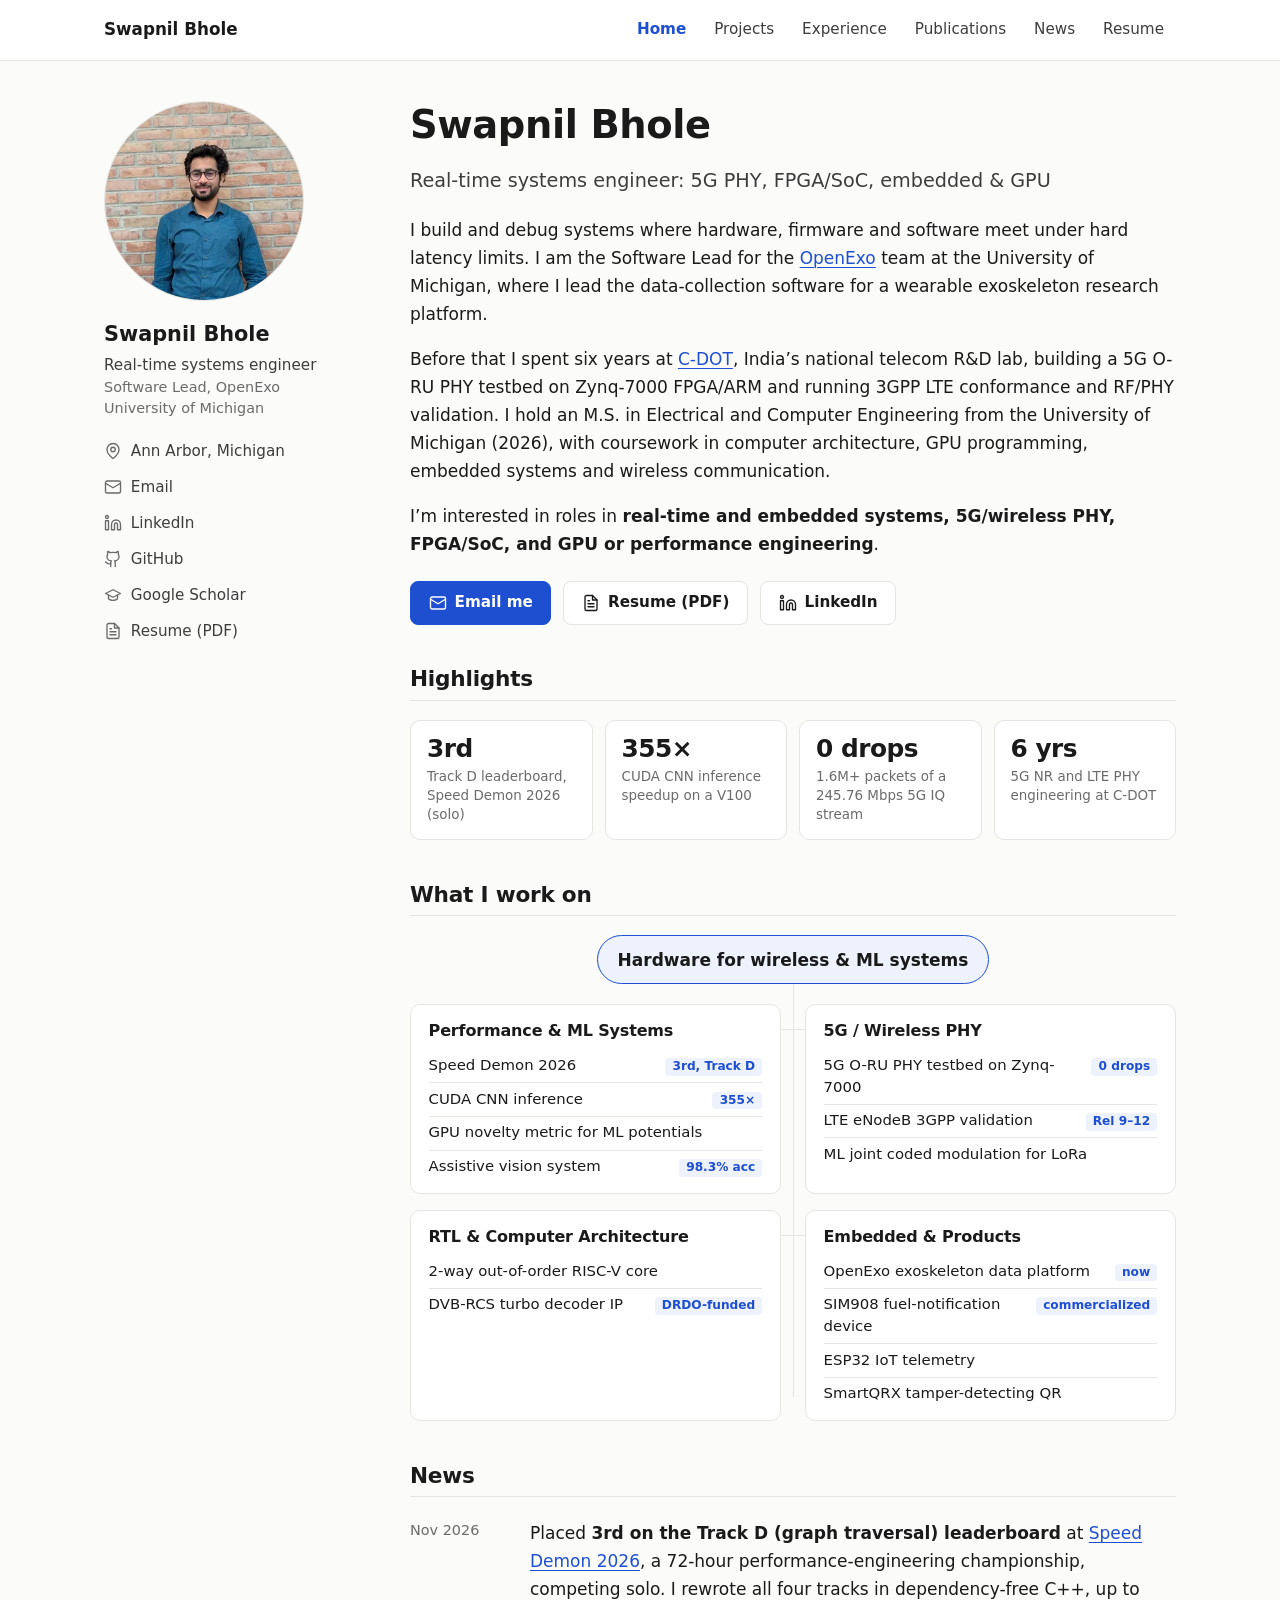
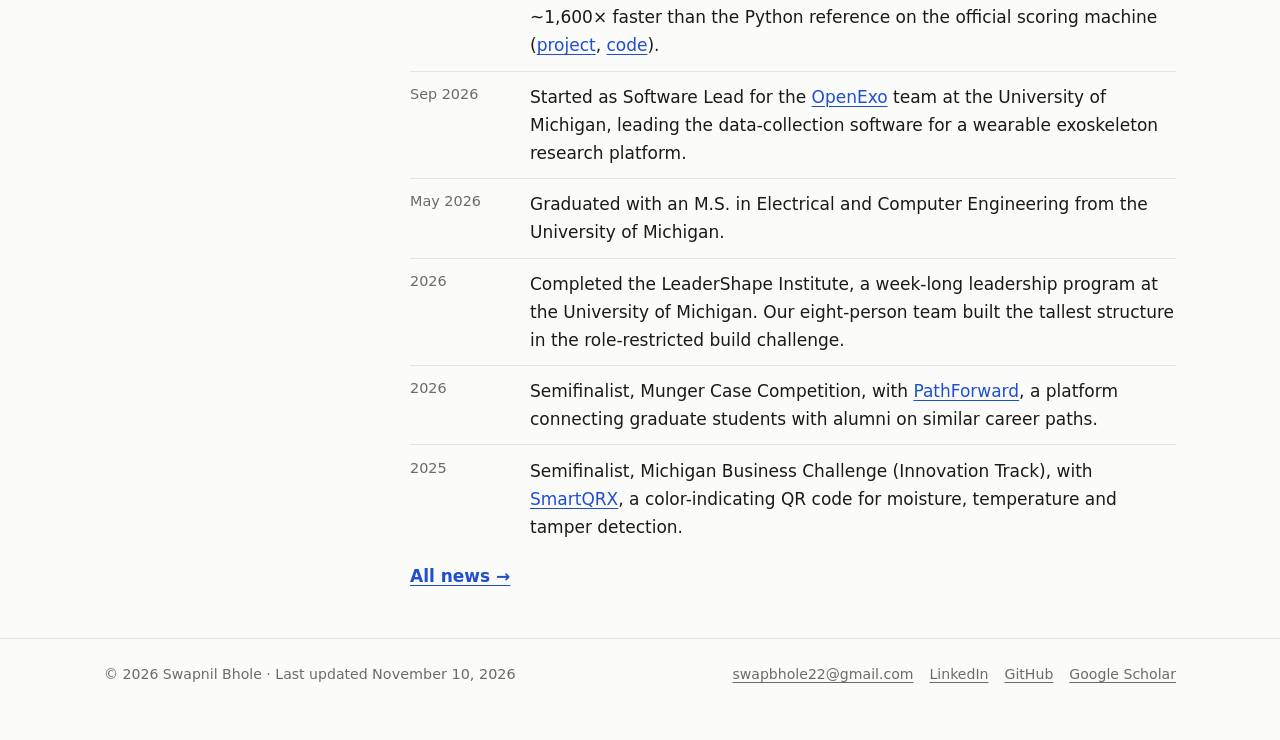
==== index.html @ e59079c0 "Rebuild site as static HTML for search indexing Replace the client-side React/Babel app, whose serve" ====
<!doctype html>
<html lang="en">
<head>
  <meta charset="utf-8">
  <meta name="viewport" content="width=device-width, initial-scale=1">
  <title>Swapnil Bhole: Real-Time Systems Engineer (5G PHY, FPGA, GPU)</title>
  <meta name="description" content="Swapnil Bhole, real-time systems engineer: 6 years of 5G/LTE PHY on FPGA and ARM at C-DOT, GPU performance work, M.S. ECE from the University of Michigan.">
  <meta name="author" content="Swapnil Bhole">
  <link rel="canonical" href="https://swapnilb222.github.io/">
  <meta property="og:type" content="profile">
  <meta property="og:site_name" content="Swapnil Bhole">
  <meta property="og:title" content="Swapnil Bhole: Real-Time Systems Engineer (5G PHY, FPGA, GPU)">
  <meta property="og:description" content="Swapnil Bhole, real-time systems engineer: 6 years of 5G/LTE PHY on FPGA and ARM at C-DOT, GPU performance work, M.S. ECE from the University of Michigan.">
  <meta property="og:url" content="https://swapnilb222.github.io/">
  <meta property="og:image" content="https://swapnilb222.github.io/assets/img/og.jpg">
  <meta property="og:image:width" content="1200">
  <meta property="og:image:height" content="630">
  <meta property="og:image:alt" content="Swapnil Bhole, real-time systems engineer">
  <meta name="twitter:card" content="summary_large_image">
  <meta name="theme-color" content="#fbfbfa" media="(prefers-color-scheme: light)">
  <meta name="theme-color" content="#121315" media="(prefers-color-scheme: dark)">
  <link rel="icon" type="image/png" sizes="32x32" href="assets/img/favicon-32.png">
  <link rel="apple-touch-icon" href="assets/img/apple-touch-icon.png">
  <link rel="stylesheet" href="assets/css/site.css">
  <script type="application/ld+json">
{
  "@context": "https://schema.org",
  "@type": "Person",
  "name": "Swapnil Bhole",
  "url": "https://swapnilb222.github.io/",
  "image": "https://swapnilb222.github.io/assets/img/swapnil-bhole-640.jpg",
  "jobTitle": "Software Lead, OpenExo",
  "description": "Real-time systems engineer working on 5G PHY, FPGA/SoC, embedded systems and GPU performance.",
  "worksFor": {
    "@type": "CollegeOrUniversity",
    "name": "University of Michigan",
    "url": "https://umich.edu"
  },
  "alumniOf": [
    {
      "@type": "CollegeOrUniversity",
      "name": "University of Michigan"
    },
    {
      "@type": "CollegeOrUniversity",
      "name": "Visvesvaraya National Institute of Technology, Nagpur"
    },
    {
      "@type": "Organization",
      "name": "Centre for Development of Telematics (C-DOT)"
    }
  ],
  "homeLocation": {
    "@type": "Place",
    "name": "Ann Arbor, Michigan"
  },
  "knowsAbout": [
    "5G NR",
    "LTE",
    "PHY layer",
    "FPGA",
    "SoC",
    "Embedded systems",
    "RTL design",
    "SystemVerilog",
    "CUDA",
    "GPU programming",
    "Performance engineering",
    "C++",
    "Real-time systems"
  ],
  "sameAs": [
    "https://www.linkedin.com/in/swapnilbhole22/",
    "https://github.com/swapnilb222",
    "https://scholar.google.com/citations?user=9-59zuwAAAAJ&hl=en"
  ]
}
  </script>
</head>
<body>
  <a class="skip" href="#content">Skip to content</a>
  <header class="topbar">
    <div class="wrap">
      <a class="brand" href="./">Swapnil Bhole</a>
      <nav aria-label="Main">
        <ul class="nav">
        <li><a href="./" aria-current="page">Home</a></li>
        <li><a href="projects.html">Projects</a></li>
        <li><a href="experience.html">Experience</a></li>
        <li><a href="publications.html">Publications</a></li>
        <li><a href="news.html">News</a></li>
        <li><a href="assets/Swapnil_Bhole_Resume.pdf">Resume</a></li>
        </ul>
      </nav>
    </div>
  </header>

  <div class="wrap layout">
    <aside class="profile" aria-label="About Swapnil Bhole">
      <picture>
        <source srcset="assets/img/swapnil-bhole-320.webp 320w, assets/img/swapnil-bhole-640.webp 640w" sizes="(max-width: 860px) 96px, 200px" type="image/webp">
        <img src="assets/img/swapnil-bhole-320.jpg" srcset="assets/img/swapnil-bhole-320.jpg 320w, assets/img/swapnil-bhole-640.jpg 640w" sizes="(max-width: 860px) 96px, 200px" width="320" height="320" alt="Swapnil Bhole">
      </picture>
      <div>
        <p class="name">Swapnil Bhole</p>
        <p class="role">Real-time systems engineer</p>
        <p class="org">Software Lead, OpenExo<br>University of Michigan</p>
      </div>
      <ul class="links">
        <li class="loc"><svg class="icon" viewBox="0 0 24 24" aria-hidden="true"><path d="M20 10c0 6-8 12-8 12S4 16 4 10a8 8 0 0 1 16 0Z"/><circle cx="12" cy="10" r="3"/></svg>Ann Arbor, Michigan</li>
        <li><svg class="icon" viewBox="0 0 24 24" aria-hidden="true"><rect x="2" y="4" width="20" height="16" rx="2"/><path d="m22 7-10 6L2 7"/></svg><a href="mailto:swapbhole22@gmail.com">Email</a></li>
        <li><svg class="icon" viewBox="0 0 24 24" aria-hidden="true"><path d="M16 8a6 6 0 0 1 6 6v7h-4v-7a2 2 0 0 0-4 0v7h-4v-7a6 6 0 0 1 6-6z"/><rect x="2" y="9" width="4" height="12"/><circle cx="4" cy="4" r="2"/></svg><a href="https://www.linkedin.com/in/swapnilbhole22/" rel="me">LinkedIn</a></li>
        <li><svg class="icon" viewBox="0 0 24 24" aria-hidden="true"><path d="M15 22v-4a4.8 4.8 0 0 0-1-3.5c3 0 6-2 6-5.5.08-1.25-.27-2.48-1-3.5.28-1.15.28-2.35 0-3.5 0 0-1 0-3 1.5-2.64-.5-5.36-.5-8 0C6 2 5 2 5 2c-.3 1.15-.3 2.35 0 3.5A5.4 5.4 0 0 0 4 9c0 3.5 3 5.5 6 5.5-.39.49-.68 1.05-.85 1.65-.17.6-.22 1.23-.15 1.85v4"/><path d="M9 18c-4.51 2-5-2-7-2"/></svg><a href="https://github.com/swapnilb222" rel="me">GitHub</a></li>
        <li><svg class="icon" viewBox="0 0 24 24" aria-hidden="true"><path d="M22 10 12 5 2 10l10 5 10-5z"/><path d="M6 12v5c3 3 9 3 12 0v-5"/></svg><a href="https://scholar.google.com/citations?user=9-59zuwAAAAJ&amp;hl=en" rel="me">Google Scholar</a></li>
        <li><svg class="icon" viewBox="0 0 24 24" aria-hidden="true"><path d="M14 2H6a2 2 0 0 0-2 2v16a2 2 0 0 0 2 2h12a2 2 0 0 0 2-2V8z"/><path d="M14 2v6h6M16 13H8M16 17H8M10 9H8"/></svg><a href="assets/Swapnil_Bhole_Resume.pdf">Resume (PDF)</a></li>
      </ul>
    </aside>

    <main id="content">
      <h1>Swapnil Bhole</h1>
      <p class="lede">Real-time systems engineer: 5G PHY, FPGA/SoC, embedded &amp; GPU</p>

      <p>I build and debug systems where hardware, firmware and software meet under hard latency limits.
      I am the Software Lead for the <a href="projects.html#openexo">OpenExo</a> team at the University of Michigan,
      where I lead the data-collection software for a wearable exoskeleton research platform.</p>
      <p>Before that I spent six years at <a href="experience.html#cdot-senior">C-DOT</a>, India&rsquo;s national telecom R&amp;D lab,
      building a 5G O-RU PHY testbed on Zynq-7000 FPGA/ARM and running 3GPP LTE conformance and RF/PHY validation.
      I hold an M.S. in Electrical and Computer Engineering from the University of Michigan (2026), with coursework in
      computer architecture, GPU programming, embedded systems and wireless communication.</p>
      <p>I&rsquo;m interested in roles in <strong>real-time and embedded systems, 5G/wireless PHY, FPGA/SoC, and GPU or
      performance engineering</strong>.</p>

      <div class="cta">
        <a class="btn primary" href="mailto:swapbhole22@gmail.com"><svg class="icon" viewBox="0 0 24 24" aria-hidden="true"><rect x="2" y="4" width="20" height="16" rx="2"/><path d="m22 7-10 6L2 7"/></svg>Email me</a>
        <a class="btn" href="assets/Swapnil_Bhole_Resume.pdf"><svg class="icon" viewBox="0 0 24 24" aria-hidden="true"><path d="M14 2H6a2 2 0 0 0-2 2v16a2 2 0 0 0 2 2h12a2 2 0 0 0 2-2V8z"/><path d="M14 2v6h6M16 13H8M16 17H8M10 9H8"/></svg>Resume (PDF)</a>
        <a class="btn" href="https://www.linkedin.com/in/swapnilbhole22/"><svg class="icon" viewBox="0 0 24 24" aria-hidden="true"><path d="M16 8a6 6 0 0 1 6 6v7h-4v-7a2 2 0 0 0-4 0v7h-4v-7a6 6 0 0 1 6-6z"/><rect x="2" y="9" width="4" height="12"/><circle cx="4" cy="4" r="2"/></svg>LinkedIn</a>
      </div>

      <h2>Highlights</h2>
      <ul class="stats">
        <li><b>3rd</b><span>Track D leaderboard, Speed Demon 2026 (solo)</span></li>
        <li><b>355&times;</b><span>CUDA CNN inference speedup on a V100</span></li>
        <li><b>0 drops</b><span>1.6M+ packets of a 245.76&nbsp;Mbps 5G IQ stream</span></li>
        <li><b>6 yrs</b><span>5G NR and LTE PHY engineering at C-DOT</span></li>
      </ul>

      <h2>What I work on</h2>
      <div class="tree">
        <p class="tree-root">Hardware for wireless &amp; ML systems</p>
        <ul class="tree-branches">
          <li class="branch">
            <h3>Performance &amp; ML Systems</h3>
            <ul>
              <li><a href="projects.html#speed-demon">Speed Demon 2026</a> <span class="tag">3rd, Track D</span></li>
              <li><a href="projects.html#cuda-cnn">CUDA CNN inference</a> <span class="tag">355&times;</span></li>
              <li><a href="projects.html#gpu-novelty">GPU novelty metric for ML potentials</a></li>
              <li><a href="projects.html#assistive-vision">Assistive vision system</a> <span class="tag">98.3% acc</span></li>
            </ul>
          </li>
          <li class="branch">
            <h3>5G / Wireless PHY</h3>
            <ul>
              <li><a href="projects.html#oran-5g">5G O-RU PHY testbed on Zynq-7000</a> <span class="tag">0 drops</span></li>
              <li><a href="projects.html#lte-validation">LTE eNodeB 3GPP validation</a> <span class="tag">Rel 9&ndash;12</span></li>
              <li><a href="projects.html#lora-jcm">ML joint coded modulation for LoRa</a></li>
            </ul>
          </li>
          <li class="branch">
            <h3>RTL &amp; Computer Architecture</h3>
            <ul>
              <li><a href="projects.html#riscv-ooo">2-way out-of-order RISC-V core</a></li>
              <li><a href="projects.html#turbo-decoder">DVB-RCS turbo decoder IP</a> <span class="tag">DRDO-funded</span></li>
            </ul>
          </li>
          <li class="branch">
            <h3>Embedded &amp; Products</h3>
            <ul>
              <li><a href="projects.html#openexo">OpenExo exoskeleton data platform</a> <span class="tag">now</span></li>
              <li><a href="projects.html#fuel-device">SIM908 fuel-notification device</a> <span class="tag">commercialized</span></li>
              <li><a href="projects.html#esp32-iot">ESP32 IoT telemetry</a></li>
              <li><a href="projects.html#smartqrx">SmartQRX tamper-detecting QR</a></li>
            </ul>
          </li>
        </ul>
      </div>

      <h2>News</h2>
      <ul class="news">
        <li><time datetime="2026-11">Nov 2026</time><div>Placed <strong>3rd on the Track D (graph traversal) leaderboard</strong> at <a href="https://speeddemon.dev">Speed Demon 2026</a>, a 72-hour performance-engineering championship, competing solo. I rewrote all four tracks in dependency-free C++, up to ~1,600&times; faster than the Python reference on the official scoring machine (<a href="projects.html#speed-demon">project</a>, <a href="https://github.com/swapnilb222/sweet-dreams-demon-sub">code</a>).</div></li>
        <li><time datetime="2026-09">Sep 2026</time><div>Started as Software Lead for the <a href="projects.html#openexo">OpenExo</a> team at the University of Michigan, leading the data-collection software for a wearable exoskeleton research platform.</div></li>
        <li><time datetime="2026-05">May 2026</time><div>Graduated with an M.S. in Electrical and Computer Engineering from the University of Michigan.</div></li>
        <li><time datetime="2026">2026</time><div>Completed the LeaderShape Institute, a week-long leadership program at the University of Michigan. Our eight-person team built the tallest structure in the role-restricted build challenge.</div></li>
        <li><time datetime="2026">2026</time><div>Semifinalist, Munger Case Competition, with <a href="projects.html#pathforward">PathForward</a>, a platform connecting graduate students with alumni on similar career paths.</div></li>
        <li><time datetime="2025">2025</time><div>Semifinalist, Michigan Business Challenge (Innovation Track), with <a href="projects.html#smartqrx">SmartQRX</a>, a color-indicating QR code for moisture, temperature and tamper detection.</div></li>
      </ul>
      <a class="more" href="news.html">All news &rarr;</a>
    </main>
  </div>

  <footer class="site-footer">
    <div class="wrap">
      <p>&copy; 2026 Swapnil Bhole &middot; Last updated <time datetime="2026-11-10">November 10, 2026</time></p>
      <ul>
        <li><a href="mailto:swapbhole22@gmail.com">swapbhole22@gmail.com</a></li>
        <li><a href="https://www.linkedin.com/in/swapnilbhole22/">LinkedIn</a></li>
        <li><a href="https://github.com/swapnilb222">GitHub</a></li>
        <li><a href="https://scholar.google.com/citations?user=9-59zuwAAAAJ&amp;hl=en">Google Scholar</a></li>
      </ul>
    </div>
  </footer>
</body>
</html>
---- assets/css/site.css ----
/* swapnilb222.github.io: one stylesheet, light by default, dark via prefers-color-scheme. */

:root {
  --bg: #fbfbfa;
  --surface: #ffffff;
  --text: #1a1a1a;
  --text-2: #3d3d3d;
  --muted: #6b6b6b;
  --line: #e6e5e1;
  --accent: #1f4fd1;
  --accent-soft: #eef2fd;
  --radius: 10px;
  --sans: system-ui, -apple-system, "Segoe UI", Roboto, "Helvetica Neue", Arial, sans-serif;
  --mono: ui-monospace, "Cascadia Code", "SF Mono", Consolas, monospace;
  color-scheme: light dark;
}

@media (prefers-color-scheme: dark) {
  :root {
    --bg: #121315;
    --surface: #1a1b1e;
    --text: #ececea;
    --text-2: #c9c9c6;
    --muted: #9a9a96;
    --line: #2c2d31;
    --accent: #8fb0ff;
    --accent-soft: #1d2540;
  }
}

*, *::before, *::after { box-sizing: border-box; }
html { -webkit-text-size-adjust: 100%; }
body {
  margin: 0;
  background: var(--bg);
  color: var(--text);
  font: 17px/1.65 var(--sans);
  -webkit-font-smoothing: antialiased;
}
img { max-width: 100%; height: auto; display: block; }
a { color: var(--accent); text-decoration-thickness: 1px; text-underline-offset: 3px; }
a:hover { text-decoration-thickness: 2px; }
:focus-visible { outline: 2px solid var(--accent); outline-offset: 3px; border-radius: 4px; }
h1, h2, h3 { line-height: 1.25; margin: 0 0 .5em; letter-spacing: -0.01em; }
h1 { font-size: 2.4rem; font-weight: 700; }
h2 { font-size: 1.35rem; font-weight: 650; margin-top: 2.6rem; padding-bottom: .4rem; border-bottom: 1px solid var(--line); }
h3 { font-size: 1.08rem; font-weight: 650; }
p { margin: 0 0 1em; }
ul { padding-left: 1.2em; }
time, .meta { color: var(--muted); font-size: .9rem; font-variant-numeric: tabular-nums; }

.skip { position: absolute; left: -9999px; top: 0; background: var(--accent); color: #fff; padding: .6rem 1rem; z-index: 10; }
.skip:focus { left: 1rem; top: 1rem; }

/* ---------- top bar ---------- */
.topbar { border-bottom: 1px solid var(--line); background: var(--surface); }
.topbar .wrap { display: flex; align-items: center; justify-content: space-between; gap: 1rem; flex-wrap: wrap; min-height: 60px; }
.brand { font-weight: 700; color: var(--text); text-decoration: none; font-size: 1.05rem; }
.nav { display: flex; gap: .25rem; flex-wrap: wrap; margin: 0; padding: 0; list-style: none; }
.nav a {
  display: inline-flex; align-items: center; min-height: 44px; padding: 0 .75rem;
  color: var(--text-2); text-decoration: none; border-radius: 8px; font-size: .95rem;
}
.nav a:hover { background: var(--accent-soft); color: var(--text); }
.nav a[aria-current="page"] { color: var(--accent); font-weight: 600; }

.wrap { max-width: 1120px; margin: 0 auto; padding: 0 1.5rem; }

/* ---------- layout ---------- */
.layout { display: grid; grid-template-columns: 250px minmax(0, 1fr); gap: 3.5rem; padding-top: 2.5rem; padding-bottom: 3rem; }
main { max-width: 72ch; }

/* ---------- sidebar ---------- */
.profile { position: sticky; top: 1.5rem; align-self: start; }
.profile picture img { width: 200px; height: 200px; border-radius: 50%; object-fit: cover; border: 1px solid var(--line); }
.profile .name { font-size: 1.3rem; font-weight: 700; margin: 1rem 0 .15rem; }
.profile .role { color: var(--text-2); margin: 0 0 .1rem; line-height: 1.45; font-size: .95rem; }
.profile .org { color: var(--muted); font-size: .9rem; line-height: 1.45; margin-bottom: .9rem; }
.links { list-style: none; padding: 0; margin: 0; font-size: .95rem; }
.links li { display: flex; align-items: center; gap: .55rem; min-height: 36px; color: var(--text-2); }
.links a { color: var(--text-2); text-decoration: none; }
.links a:hover { color: var(--accent); text-decoration: underline; }
.icon { width: 18px; height: 18px; flex: none; fill: none; stroke: currentColor; stroke-width: 1.8; stroke-linecap: round; stroke-linejoin: round; color: var(--muted); }

/* ---------- home ---------- */
.lede { font-size: 1.2rem; color: var(--text-2); margin-top: -.2rem; }
.cta { display: flex; flex-wrap: wrap; gap: .75rem; margin: 1.4rem 0 .5rem; }
.btn {
  display: inline-flex; align-items: center; gap: .5rem; min-height: 44px; padding: 0 1.1rem;
  border-radius: 8px; border: 1px solid var(--line); background: var(--surface);
  color: var(--text); text-decoration: none; font-weight: 600; font-size: .95rem;
}
.btn:hover { border-color: var(--accent); color: var(--accent); }
.btn.primary { background: var(--accent); border-color: var(--accent); color: #fff; }
.btn.primary:hover { filter: brightness(1.08); color: #fff; }
@media (prefers-color-scheme: dark) { .btn.primary, .btn.primary:hover { color: #0e1530; } }
.btn .icon { color: currentColor; }

.stats { display: grid; grid-template-columns: repeat(4, 1fr); gap: .75rem; margin: 1.2rem 0 0; padding: 0; list-style: none; }
.stats li { border: 1px solid var(--line); background: var(--surface); border-radius: var(--radius); padding: .9rem 1rem; }
.stats b { display: block; font-size: 1.55rem; line-height: 1.1; letter-spacing: -0.02em; font-variant-numeric: tabular-nums; }
.stats span { display: block; color: var(--muted); font-size: .84rem; line-height: 1.4; margin-top: .35rem; }

/* focus-area tree */
.tree { margin-top: 1.2rem; }
.tree-root {
  width: fit-content; margin: 0 auto; padding: .6rem 1.2rem; border: 1px solid var(--accent);
  border-radius: 999px; background: var(--accent-soft); font-weight: 650; text-align: center;
}
.tree-branches { position: relative; display: grid; grid-template-columns: repeat(2, 1fr); gap: 1rem 1.5rem; margin-top: 1.25rem; padding: 0; list-style: none; }
.tree-branches::before { content: ""; position: absolute; left: 50%; top: -1.25rem; bottom: 1.5rem; border-left: 1px solid var(--line); }
.branch { position: relative; border: 1px solid var(--line); border-radius: var(--radius); background: var(--surface); padding: 1rem 1.1rem .6rem; }
.branch::before { content: ""; position: absolute; top: 1.5rem; width: .75rem; border-top: 1px solid var(--line); }
.branch:nth-child(odd)::before { right: calc(-.75rem - 1px); }
.branch:nth-child(even)::before { left: calc(-.75rem - 1px); }
.branch h3 { font-size: 1rem; margin-bottom: .5rem; }
.branch ul { list-style: none; padding: 0; margin: 0; }
.branch li { display: flex; justify-content: space-between; align-items: baseline; gap: .6rem; padding: .35rem 0; border-top: 1px solid var(--line); font-size: .93rem; line-height: 1.45; }
.branch li:first-child { border-top: 0; }
.branch li a { color: var(--text); text-decoration: none; }
.branch li a:hover { color: var(--accent); text-decoration: underline; }
.tag { flex: none; display: inline-block; padding: 0 .45rem; border-radius: 4px; background: var(--accent-soft); color: var(--accent); font-size: .76rem; font-weight: 600; white-space: nowrap; vertical-align: 1px; }

/* news */
.news { list-style: none; padding: 0; margin: 0; }
.news li { display: grid; grid-template-columns: 6.5rem 1fr; gap: 1rem; padding: .7rem 0; border-top: 1px solid var(--line); }
.news li:first-child { border-top: 0; }
.more { display: inline-block; margin-top: .6rem; font-weight: 600; }

/* ---------- projects / experience ---------- */
.project, .job { padding: 1.3rem 0; border-top: 1px solid var(--line); scroll-margin-top: 1rem; }
h2 + .project, h2 + .job { border-top: 0; padding-top: .4rem; }
.project h3, .job h3 { margin-bottom: .15rem; }
.project .meta, .job .meta { margin: 0 0 .6rem; }
.project ul, .job ul { margin: .4rem 0 .6rem; }
.project li, .job li { margin: .25rem 0; }
.figures { display: flex; flex-wrap: wrap; gap: .5rem; margin: .5rem 0 .7rem; padding: 0; list-style: none; }
.figures li { margin: 0; padding: .2rem .6rem; border: 1px solid var(--line); border-radius: 6px; font-size: .86rem; color: var(--text-2); background: var(--surface); }
.figures b { color: var(--text); }
.stack { font-family: var(--mono); font-size: .8rem; color: var(--muted); margin: 0; }
.intro { color: var(--text-2); }

table { width: 100%; border-collapse: collapse; font-size: .9rem; margin: .6rem 0 1rem; display: block; overflow-x: auto; }
th, td { text-align: left; padding: .45rem .6rem; border-bottom: 1px solid var(--line); vertical-align: top; }
th { font-weight: 600; color: var(--muted); font-size: .8rem; text-transform: uppercase; letter-spacing: .04em; }
td.num { font-variant-numeric: tabular-nums; white-space: nowrap; }

.skills { display: grid; grid-template-columns: 11rem 1fr; gap: .4rem 1rem; margin: 0; }
.skills dt { font-weight: 600; }
.skills dd { margin: 0; color: var(--text-2); }

.pubs { padding-left: 1.4em; }
.pubs li { margin: 0 0 1rem; padding-left: .3rem; }
.pubs .venue { color: var(--muted); }

/* ---------- footer ---------- */
.site-footer { border-top: 1px solid var(--line); color: var(--muted); font-size: .88rem; padding: 1.5rem 0 2.5rem; }
.site-footer .wrap { display: flex; flex-wrap: wrap; justify-content: space-between; gap: .8rem; }
.site-footer a { color: var(--muted); }
.site-footer ul { list-style: none; display: flex; flex-wrap: wrap; gap: 1rem; margin: 0; padding: 0; }

/* ---------- responsive ---------- */
@media (max-width: 860px) {
  .layout { grid-template-columns: minmax(0, 1fr); gap: 1.5rem; padding-top: 1.5rem; }
  .profile { position: static; display: grid; grid-template-columns: 96px 1fr; gap: 0 1.1rem; align-items: center; padding-bottom: 1.2rem; border-bottom: 1px solid var(--line); }
  .profile picture img { width: 96px; height: 96px; }
  .profile .name { margin-top: 0; }
  .profile .links { grid-column: 1 / -1; display: flex; flex-wrap: wrap; gap: 0 1.1rem; margin-top: .6rem; }
  .profile .loc { display: none; }
  .stats { grid-template-columns: repeat(2, 1fr); }
}
@media (max-width: 600px) {
  body { font-size: 16px; }
  h1 { font-size: 2rem; }
  .wrap { padding: 0 1.1rem; }
  .topbar .wrap { padding-top: .4rem; padding-bottom: .2rem; }
  .nav { margin-left: -.75rem; }
  .tree-branches { grid-template-columns: 1fr; margin-top: 1rem; padding-left: 1rem; border-left: 1px solid var(--line); margin-left: 1rem; }
  .tree-branches::before, .branch::before { display: none; }
  .tree-root { margin: 0; }
  .news li { grid-template-columns: 1fr; gap: .1rem; }
  .skills { grid-template-columns: 1fr; }
  .wide-task th:nth-child(2), .wide-task td:nth-child(2) { display: none; }
  .skills dd { margin-bottom: .6rem; }
}

/* ---------- print ---------- */
@media print {
  :root { --bg: #fff; --surface: #fff; --text: #000; --text-2: #222; --muted: #555; --line: #ccc; --accent: #000; }
  body { font-size: 11pt; }
  .topbar, .skip, .cta, .site-footer ul, .more { display: none !important; }
  .layout { display: block; padding: 0; }
  .profile { position: static; display: flex; gap: 1rem; align-items: center; border-bottom: 1px solid #ccc; margin-bottom: 1rem; }
  .profile picture img { width: 72px; height: 72px; }
  main { max-width: none; }
  a { color: inherit; text-decoration: none; }
  main a[href^="http"]::after { content: " (" attr(href) ")"; font-size: .8em; color: #555; word-break: break-all; }
  .project, .job, .branch, .stats li { break-inside: avoid; }
}
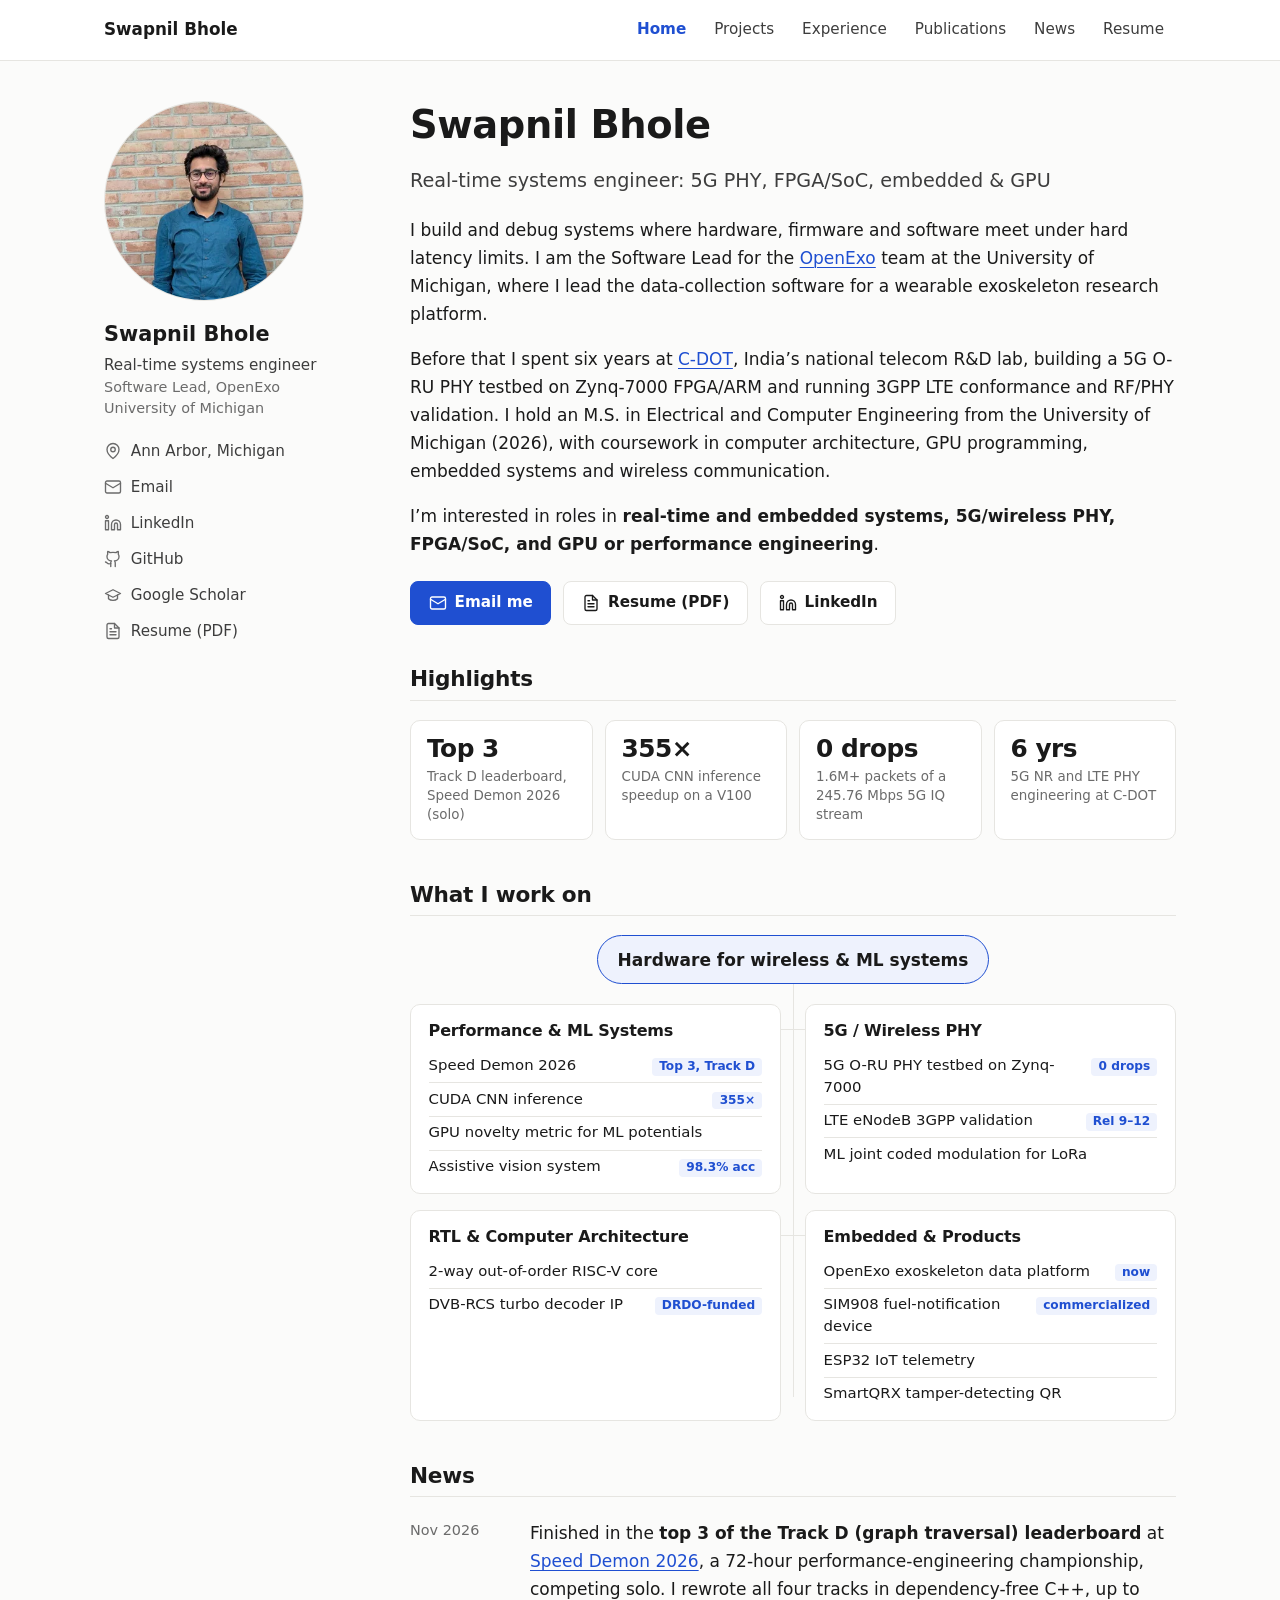
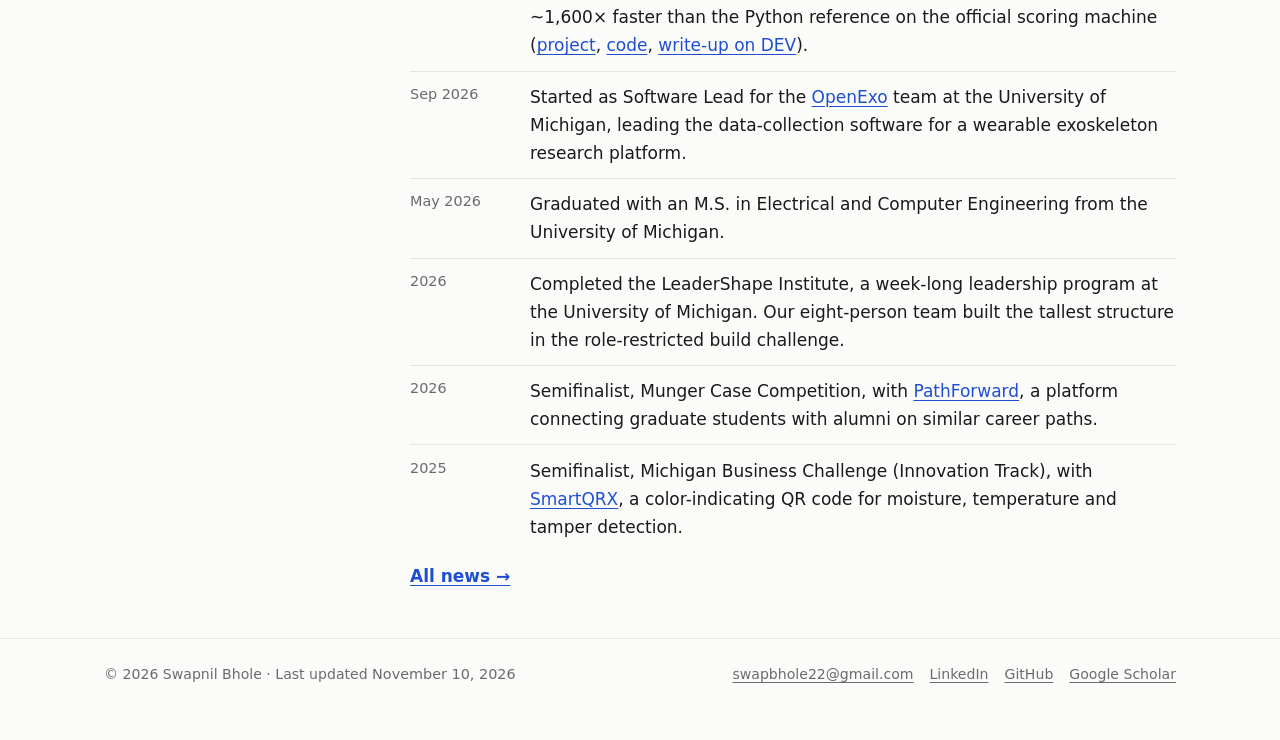
==== commit 074dfd0f: "Link Track D write-up and say top 3 on the leaderboard" ====
--- a/index.html
+++ b/index.html
@@ -6,6 +6,7 @@
   <title>Swapnil Bhole: Real-Time Systems Engineer (5G PHY, FPGA, GPU)</title>
   <meta name="description" content="Swapnil Bhole, real-time systems engineer: 6 years of 5G/LTE PHY on FPGA and ARM at C-DOT, GPU performance work, M.S. ECE from the University of Michigan.">
   <meta name="author" content="Swapnil Bhole">
+  <meta name="google-site-verification" content="aEMF7j5CMQnpKIhbef1VsJSKS-DexI6yGqSdpBuE7sQ">
   <link rel="canonical" href="https://swapnilb222.github.io/">
   <meta property="og:type" content="profile">
   <meta property="og:site_name" content="Swapnil Bhole">
@@ -138,7 +139,7 @@
 
       <h2>Highlights</h2>
       <ul class="stats">
-        <li><b>3rd</b><span>Track D leaderboard, Speed Demon 2026 (solo)</span></li>
+        <li><b>Top 3</b><span>Track D leaderboard, Speed Demon 2026 (solo)</span></li>
         <li><b>355&times;</b><span>CUDA CNN inference speedup on a V100</span></li>
         <li><b>0 drops</b><span>1.6M+ packets of a 245.76&nbsp;Mbps 5G IQ stream</span></li>
         <li><b>6 yrs</b><span>5G NR and LTE PHY engineering at C-DOT</span></li>
@@ -151,7 +152,7 @@
           <li class="branch">
             <h3>Performance &amp; ML Systems</h3>
             <ul>
-              <li><a href="projects.html#speed-demon">Speed Demon 2026</a> <span class="tag">3rd, Track D</span></li>
+              <li><a href="projects.html#speed-demon">Speed Demon 2026</a> <span class="tag">Top 3, Track D</span></li>
               <li><a href="projects.html#cuda-cnn">CUDA CNN inference</a> <span class="tag">355&times;</span></li>
               <li><a href="projects.html#gpu-novelty">GPU novelty metric for ML potentials</a></li>
               <li><a href="projects.html#assistive-vision">Assistive vision system</a> <span class="tag">98.3% acc</span></li>
@@ -186,7 +187,7 @@
 
       <h2>News</h2>
       <ul class="news">
-        <li><time datetime="2026-11">Nov 2026</time><div>Placed <strong>3rd on the Track D (graph traversal) leaderboard</strong> at <a href="https://speeddemon.dev">Speed Demon 2026</a>, a 72-hour performance-engineering championship, competing solo. I rewrote all four tracks in dependency-free C++, up to ~1,600&times; faster than the Python reference on the official scoring machine (<a href="projects.html#speed-demon">project</a>, <a href="https://github.com/swapnilb222/sweet-dreams-demon-sub">code</a>).</div></li>
+        <li><time datetime="2026-11">Nov 2026</time><div>Finished in the <strong>top 3 of the Track D (graph traversal) leaderboard</strong> at <a href="https://speeddemon.dev">Speed Demon 2026</a>, a 72-hour performance-engineering championship, competing solo. I rewrote all four tracks in dependency-free C++, up to ~1,600&times; faster than the Python reference on the official scoring machine (<a href="projects.html#speed-demon">project</a>, <a href="https://github.com/swapnilb222/sweet-dreams-demon-sub">code</a>, <a href="https://dev.to/swapnilb/23-minutes-before-the-freeze-shortest-paths-at-hackathon-raptors-speed-demon-2kj0">write-up on DEV</a>).</div></li>
         <li><time datetime="2026-09">Sep 2026</time><div>Started as Software Lead for the <a href="projects.html#openexo">OpenExo</a> team at the University of Michigan, leading the data-collection software for a wearable exoskeleton research platform.</div></li>
         <li><time datetime="2026-05">May 2026</time><div>Graduated with an M.S. in Electrical and Computer Engineering from the University of Michigan.</div></li>
         <li><time datetime="2026">2026</time><div>Completed the LeaderShape Institute, a week-long leadership program at the University of Michigan. Our eight-person team built the tallest structure in the role-restricted build challenge.</div></li>
